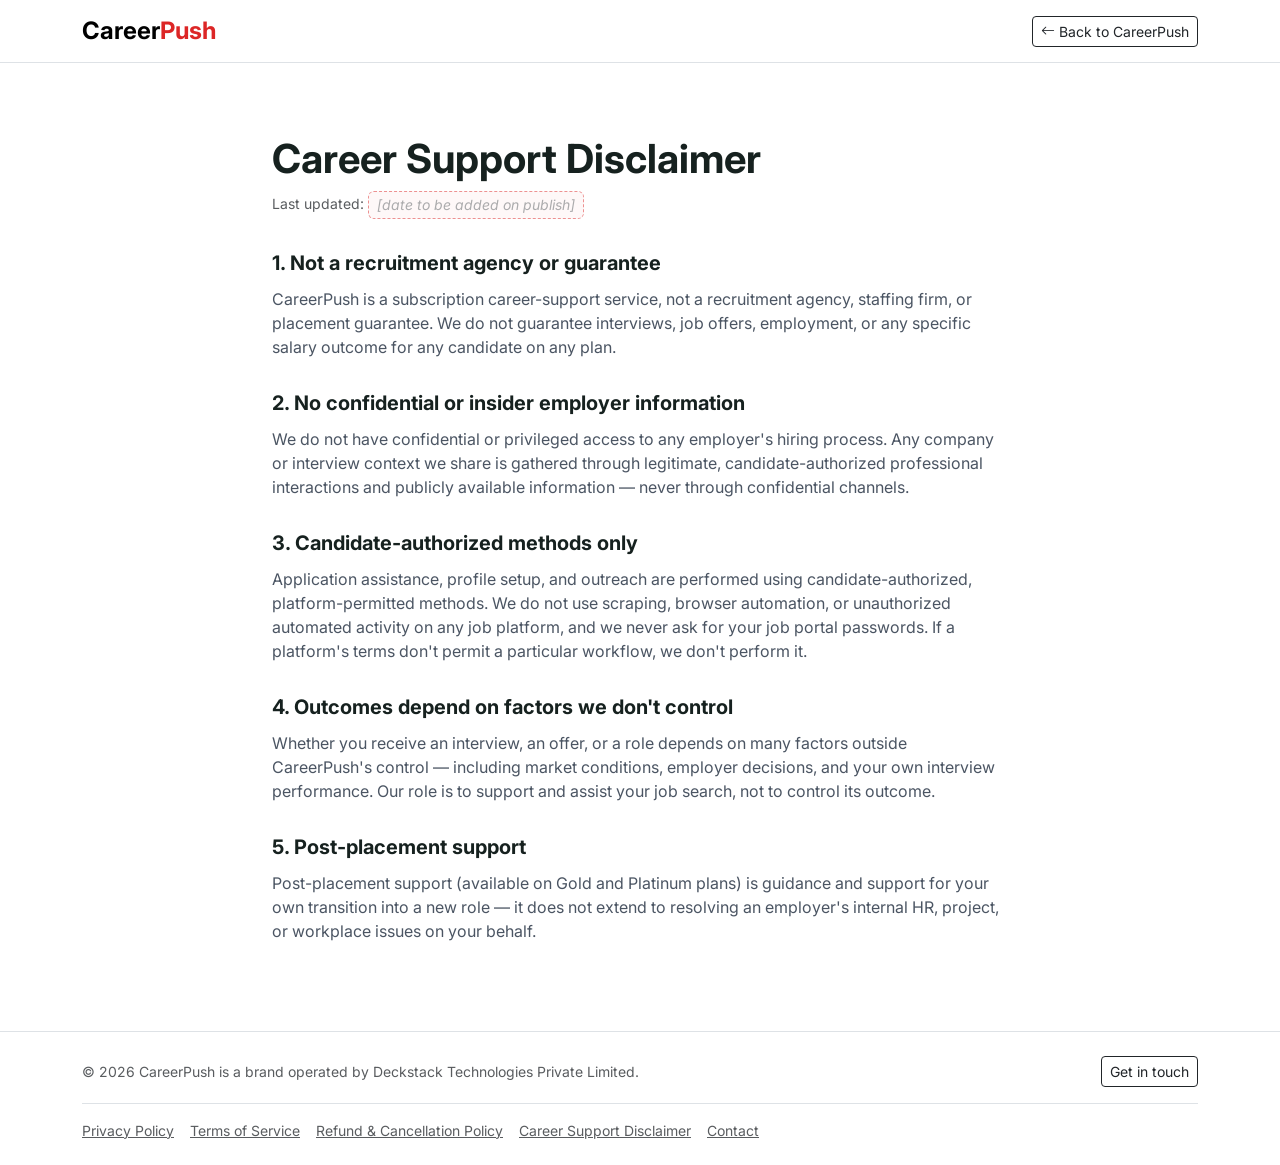
==== career-support-disclaimer.html @ 489b3f77 "Apply compliance rules: red/white brand, legal pages, consent checkbox - Switch accent color from te" ====
<!DOCTYPE html>
<html lang="en">
<head>
<meta charset="UTF-8">
<meta name="viewport" content="width=device-width, initial-scale=1.0">
<title>Career Support Disclaimer — CareerPush</title>
<link href="https://cdn.jsdelivr.net/npm/bootstrap@5.3.3/dist/css/bootstrap.min.css" rel="stylesheet">
<link rel="stylesheet" href="https://cdn.jsdelivr.net/npm/bootstrap-icons@1.11.3/font/bootstrap-icons.css">
<link rel="preconnect" href="https://fonts.googleapis.com">
<link href="https://fonts.googleapis.com/css2?family=Inter:wght@400;500;600;700;800&display=swap" rel="stylesheet">
<link rel="stylesheet" href="css/style.css">
</head>
<body>

<nav class="navbar navbar-light bg-white sticky-top border-bottom">
  <div class="container">
    <a class="navbar-brand fw-bold fs-4" href="index.html">Career<span class="text-accent">Push</span></a>
    <a href="index.html" class="btn btn-outline-dark btn-sm"><i class="bi bi-arrow-left"></i> Back to CareerPush</a>
  </div>
</nav>

<section class="py-5">
  <div class="container py-lg-4">
    <div class="row justify-content-center">
      <div class="col-lg-8 legal-content">
        <h1 class="fw-bold mb-2">Career Support Disclaimer</h1>
        <p class="text-muted small mb-4">Last updated: <span class="placeholder">[date to be added on publish]</span></p>

        <h2>1. Not a recruitment agency or guarantee</h2>
        <p>CareerPush is a subscription career-support service, not a recruitment agency, staffing firm, or placement guarantee. We do not guarantee interviews, job offers, employment, or any specific salary outcome for any candidate on any plan.</p>

        <h2>2. No confidential or insider employer information</h2>
        <p>We do not have confidential or privileged access to any employer's hiring process. Any company or interview context we share is gathered through legitimate, candidate-authorized professional interactions and publicly available information — never through confidential channels.</p>

        <h2>3. Candidate-authorized methods only</h2>
        <p>Application assistance, profile setup, and outreach are performed using candidate-authorized, platform-permitted methods. We do not use scraping, browser automation, or unauthorized automated activity on any job platform, and we never ask for your job portal passwords. If a platform's terms don't permit a particular workflow, we don't perform it.</p>

        <h2>4. Outcomes depend on factors we don't control</h2>
        <p>Whether you receive an interview, an offer, or a role depends on many factors outside CareerPush's control — including market conditions, employer decisions, and your own interview performance. Our role is to support and assist your job search, not to control its outcome.</p>

        <h2>5. Post-placement support</h2>
        <p>Post-placement support (available on Gold and Platinum plans) is guidance and support for your own transition into a new role — it does not extend to resolving an employer's internal HR, project, or workplace issues on your behalf.</p>
      </div>
    </div>
  </div>
</section>

<footer class="py-4 border-top">
  <div class="container">
    <div class="d-flex flex-column flex-md-row justify-content-between align-items-center gap-3">
      <p class="mb-0 text-muted small">&copy; <span id="year"></span> CareerPush is a brand operated by Deckstack Technologies Private Limited.</p>
      <a href="index.html#signup" class="btn btn-outline-dark btn-sm">Get in touch</a>
    </div>
    <div class="d-flex flex-wrap gap-3 justify-content-center justify-content-md-start mt-3 pt-3 border-top">
      <a href="privacy-policy.html" class="text-muted small">Privacy Policy</a>
      <a href="terms-of-service.html" class="text-muted small">Terms of Service</a>
      <a href="refund-cancellation-policy.html" class="text-muted small">Refund &amp; Cancellation Policy</a>
      <a href="career-support-disclaimer.html" class="text-muted small">Career Support Disclaimer</a>
      <a href="contact.html" class="text-muted small">Contact</a>
    </div>
  </div>
</footer>

<script src="https://cdn.jsdelivr.net/npm/bootstrap@5.3.3/dist/js/bootstrap.bundle.min.js"></script>
<script>document.getElementById("year").textContent = new Date().getFullYear();</script>
</body>
</html>
---- css/style.css ----
:root {
  --accent: #dc2626;
  --accent-dark: #b91c1c;
  --accent-soft: #fef2f2;
  --ink: #16211f;
}

body {
  font-family: 'Inter', -apple-system, BlinkMacSystemFont, "Segoe UI", sans-serif;
  color: var(--ink);
}

.text-accent { color: var(--accent) !important; }

.btn-accent {
  background-color: var(--accent);
  border-color: var(--accent);
  color: #fff;
}
.btn-accent:hover,
.btn-accent:focus {
  background-color: var(--accent-dark);
  border-color: var(--accent-dark);
  color: #fff;
}

.badge-soft {
  background-color: var(--accent-soft);
  color: var(--accent-dark);
  font-weight: 600;
  padding: 0.5rem 0.9rem;
  border-radius: 999px;
  display: inline-block;
}

.bg-accent-soft {
  background-color: var(--accent-soft);
}

/* Hero */
.hero {
  background: linear-gradient(180deg, #f8fafc 0%, #ffffff 100%);
}

.hero-card {
  background: #ffffff;
  border: 1px solid #e5e7eb;
  border-radius: 16px;
  box-shadow: 0 20px 40px -20px rgba(220, 38, 38, 0.25);
}

/* Cards */
.problem-card,
.step-card {
  background: #ffffff;
  border: 1px solid #e5e7eb;
  border-radius: 14px;
  transition: transform 0.15s ease, box-shadow 0.15s ease;
}
.problem-card:hover,
.step-card:hover {
  transform: translateY(-4px);
  box-shadow: 0 16px 30px -18px rgba(15, 23, 42, 0.25);
}

.step-num {
  width: 36px;
  height: 36px;
  border-radius: 50%;
  background-color: var(--accent-soft);
  color: var(--accent-dark);
  font-weight: 700;
  display: flex;
  align-items: center;
  justify-content: center;
}

.note-card {
  background: #fffbeb;
  border: 1px solid #fde68a;
  border-radius: 14px;
}

.signup-card {
  background: #ffffff;
  border: 1px solid #e5e7eb;
  border-radius: 16px;
  box-shadow: 0 20px 40px -24px rgba(15, 23, 42, 0.25);
}

/* Pricing */
.pricing-card {
  background: #ffffff;
  border: 1px solid #e5e7eb;
  border-radius: 16px;
  transition: transform 0.15s ease, box-shadow 0.15s ease;
}
.pricing-card:hover {
  transform: translateY(-4px);
  box-shadow: 0 16px 30px -18px rgba(15, 23, 42, 0.25);
}
.pricing-card-featured {
  border: 2px solid var(--accent);
  box-shadow: 0 20px 40px -20px rgba(220, 38, 38, 0.35);
}
.pricing-card ul li i {
  color: var(--accent);
}
.badge-accent {
  background-color: var(--accent);
  color: #fff;
  font-weight: 600;
  padding: 0.35rem 0.8rem;
  border-radius: 999px;
  font-size: 0.8rem;
  display: inline-block;
}

.navbar-brand span.text-accent {
  color: var(--accent);
}

.accordion-button:not(.collapsed) {
  color: var(--accent-dark);
  background-color: var(--accent-soft);
}
.accordion-button:focus {
  box-shadow: 0 0 0 0.2rem rgba(220, 38, 38, 0.2);
}

.legal-content h2 {
  font-size: 1.25rem;
  font-weight: 700;
  margin-top: 2rem;
  margin-bottom: 0.75rem;
}
.legal-content h2:first-child {
  margin-top: 0;
}
.legal-content p,
.legal-content li {
  color: #4b5563;
}
.legal-content .placeholder {
  background-color: #fef2f2;
  border: 1px dashed #dc2626;
  border-radius: 6px;
  padding: 0.15rem 0.5rem;
  font-style: italic;
}
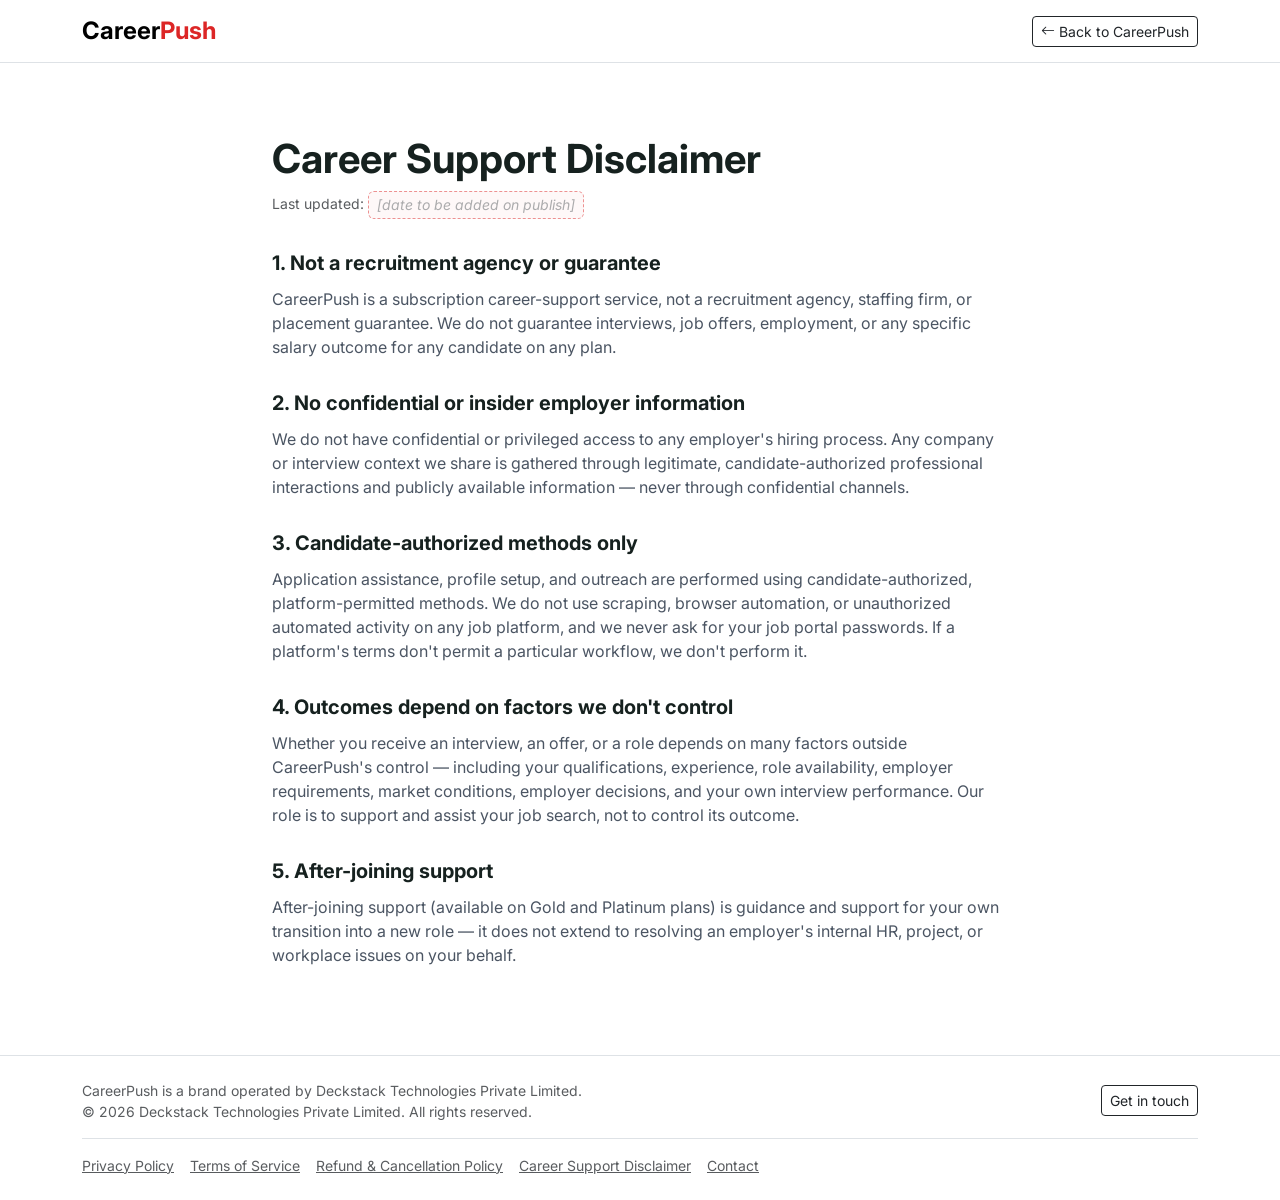
==== commit ef6bddff: "Tighten copy for platform ToS and consumer-protection risk - Reframe application copy away from an u" ====
--- a/career-support-disclaimer.html
+++ b/career-support-disclaimer.html
@@ -36,10 +36,10 @@
         <p>Application assistance, profile setup, and outreach are performed using candidate-authorized, platform-permitted methods. We do not use scraping, browser automation, or unauthorized automated activity on any job platform, and we never ask for your job portal passwords. If a platform's terms don't permit a particular workflow, we don't perform it.</p>
 
         <h2>4. Outcomes depend on factors we don't control</h2>
-        <p>Whether you receive an interview, an offer, or a role depends on many factors outside CareerPush's control — including market conditions, employer decisions, and your own interview performance. Our role is to support and assist your job search, not to control its outcome.</p>
+        <p>Whether you receive an interview, an offer, or a role depends on many factors outside CareerPush's control — including your qualifications, experience, role availability, employer requirements, market conditions, employer decisions, and your own interview performance. Our role is to support and assist your job search, not to control its outcome.</p>
 
-        <h2>5. Post-placement support</h2>
-        <p>Post-placement support (available on Gold and Platinum plans) is guidance and support for your own transition into a new role — it does not extend to resolving an employer's internal HR, project, or workplace issues on your behalf.</p>
+        <h2>5. After-joining support</h2>
+        <p>After-joining support (available on Gold and Platinum plans) is guidance and support for your own transition into a new role — it does not extend to resolving an employer's internal HR, project, or workplace issues on your behalf.</p>
       </div>
     </div>
   </div>
@@ -48,7 +48,7 @@
 <footer class="py-4 border-top">
   <div class="container">
     <div class="d-flex flex-column flex-md-row justify-content-between align-items-center gap-3">
-      <p class="mb-0 text-muted small">&copy; <span id="year"></span> CareerPush is a brand operated by Deckstack Technologies Private Limited.</p>
+      <p class="mb-0 text-muted small">CareerPush is a brand operated by Deckstack Technologies Private Limited.<br>&copy; <span id="year"></span> Deckstack Technologies Private Limited. All rights reserved.</p>
       <a href="index.html#signup" class="btn btn-outline-dark btn-sm">Get in touch</a>
     </div>
     <div class="d-flex flex-wrap gap-3 justify-content-center justify-content-md-start mt-3 pt-3 border-top">
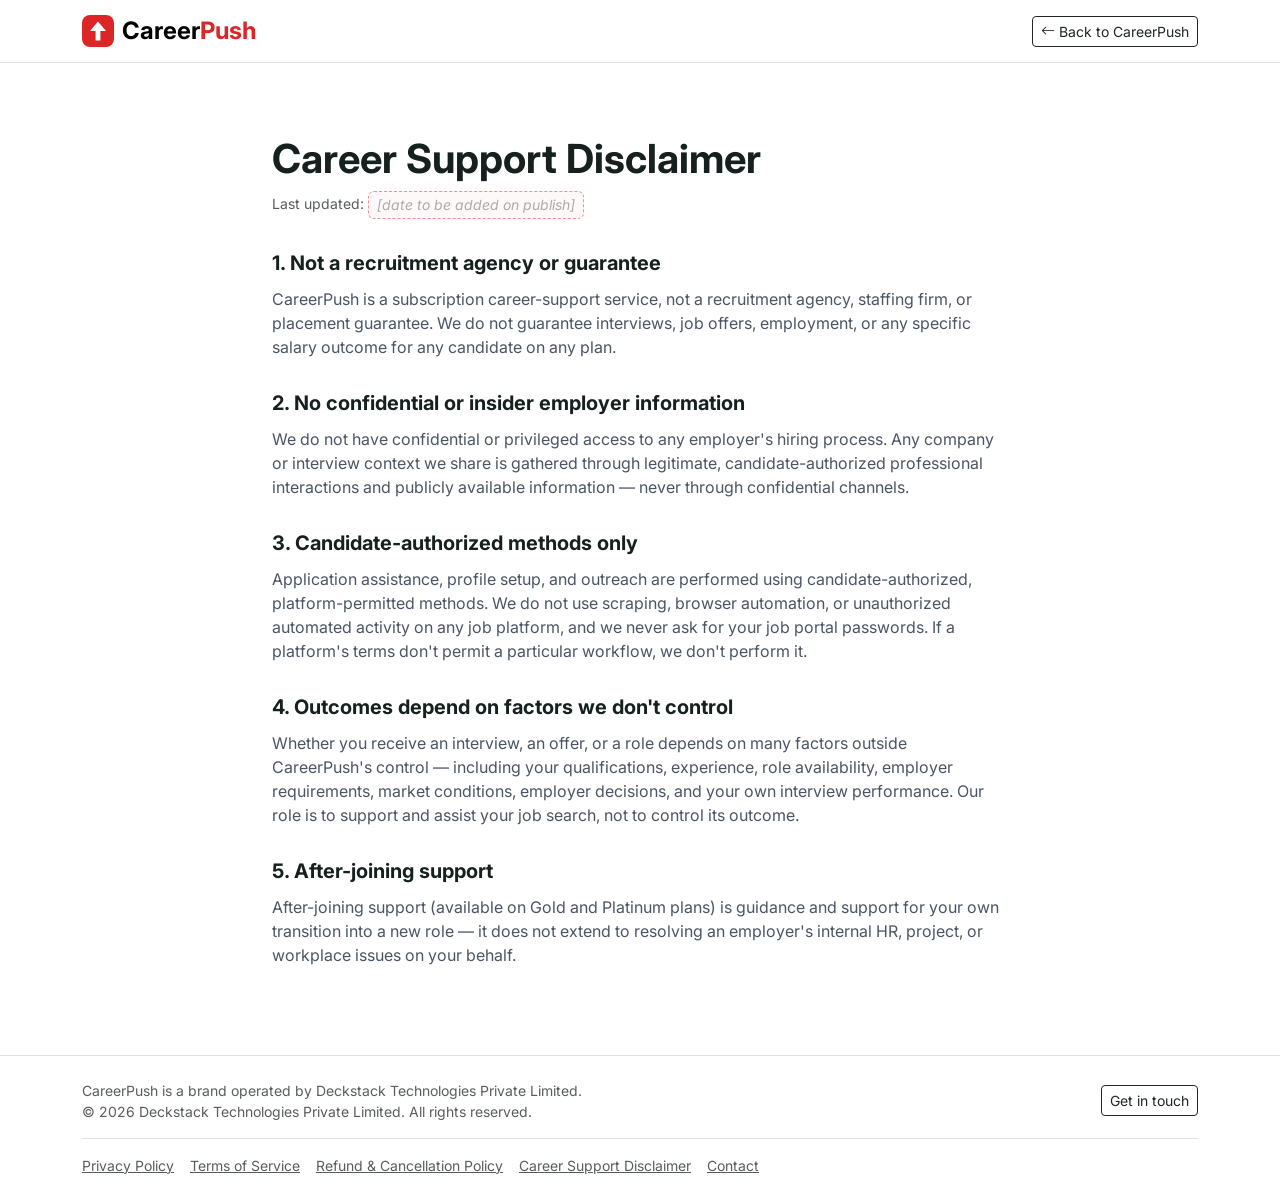
==== commit ba87e3f7: "Add red CareerPush logo mark Simple red rounded-square badge with a white upward arrow (img/logo.svg" ====
--- a/career-support-disclaimer.html
+++ b/career-support-disclaimer.html
@@ -8,13 +8,14 @@
 <link rel="stylesheet" href="https://cdn.jsdelivr.net/npm/bootstrap-icons@1.11.3/font/bootstrap-icons.css">
 <link rel="preconnect" href="https://fonts.googleapis.com">
 <link href="https://fonts.googleapis.com/css2?family=Inter:wght@400;500;600;700;800&display=swap" rel="stylesheet">
+<link rel="icon" type="image/svg+xml" href="img/logo.svg">
 <link rel="stylesheet" href="css/style.css">
 </head>
 <body>
 
 <nav class="navbar navbar-light bg-white sticky-top border-bottom">
   <div class="container">
-    <a class="navbar-brand fw-bold fs-4" href="index.html">Career<span class="text-accent">Push</span></a>
+    <a class="navbar-brand fw-bold fs-4 d-flex align-items-center gap-2" href="index.html"><img src="img/logo.svg" alt="CareerPush logo" width="32" height="32"><span>Career<span class="text-accent">Push</span></span></a>
     <a href="index.html" class="btn btn-outline-dark btn-sm"><i class="bi bi-arrow-left"></i> Back to CareerPush</a>
   </div>
 </nav>
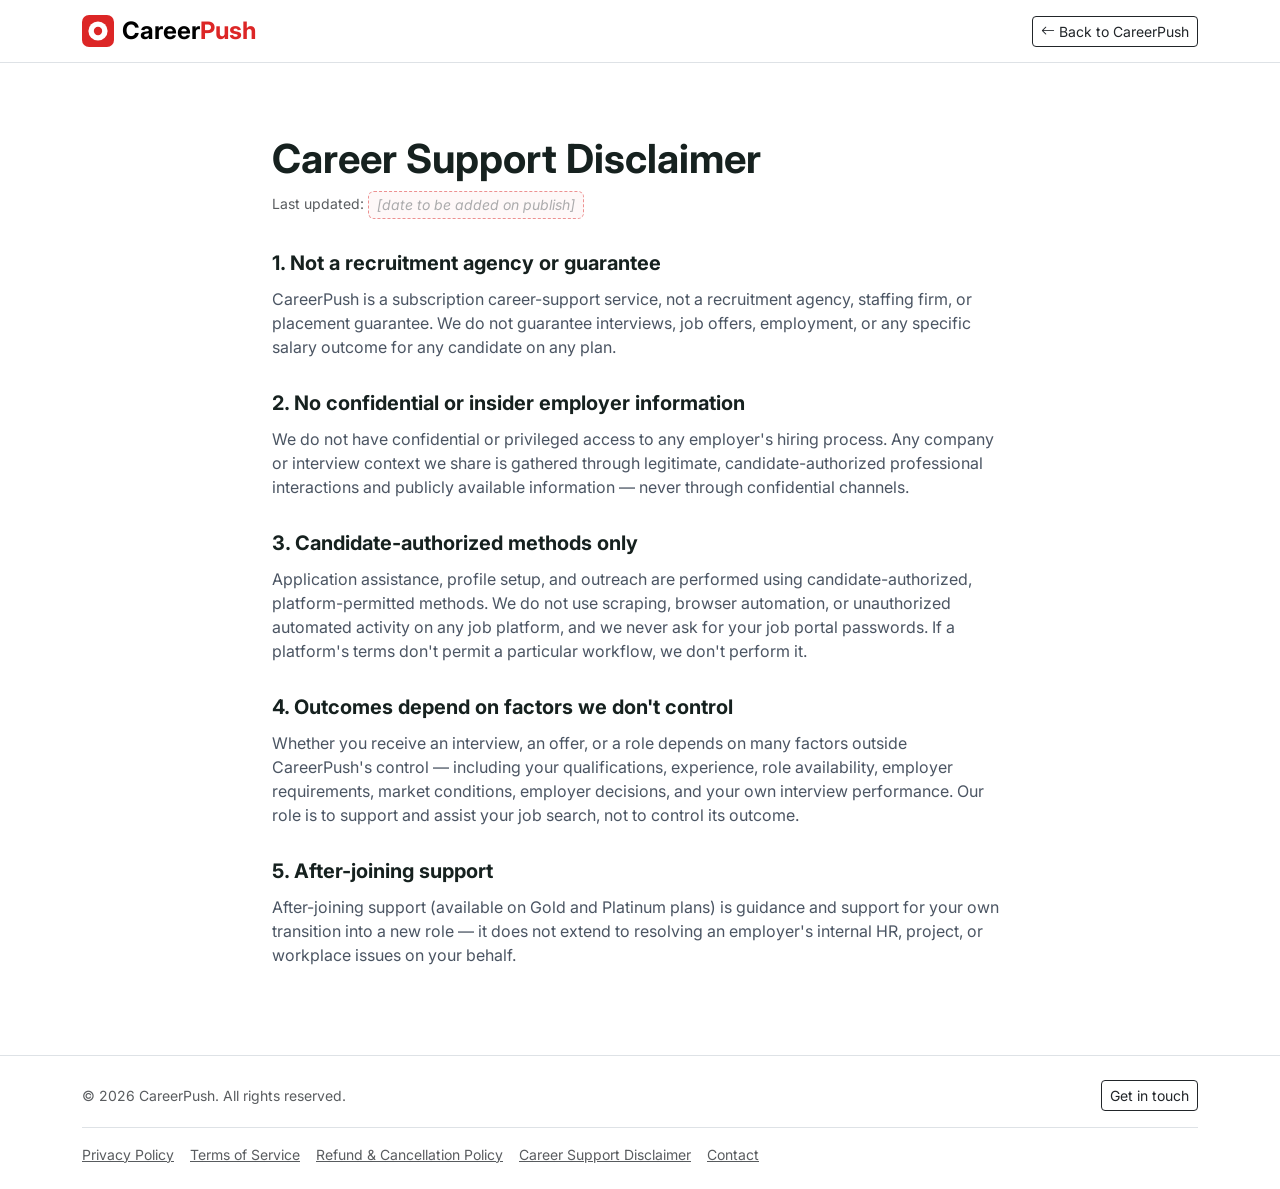
==== commit c1d36266: "Remove Deckstack Technologies entity mentions from site Footers now read "© 2026 CareerPush. All rig" ====
--- a/career-support-disclaimer.html
+++ b/career-support-disclaimer.html
@@ -49,7 +49,7 @@
 <footer class="py-4 border-top">
   <div class="container">
     <div class="d-flex flex-column flex-md-row justify-content-between align-items-center gap-3">
-      <p class="mb-0 text-muted small">CareerPush is a brand operated by Deckstack Technologies Private Limited.<br>&copy; <span id="year"></span> Deckstack Technologies Private Limited. All rights reserved.</p>
+      <p class="mb-0 text-muted small">&copy; <span id="year"></span> CareerPush. All rights reserved.</p>
       <a href="index.html#signup" class="btn btn-outline-dark btn-sm">Get in touch</a>
     </div>
     <div class="d-flex flex-wrap gap-3 justify-content-center justify-content-md-start mt-3 pt-3 border-top">
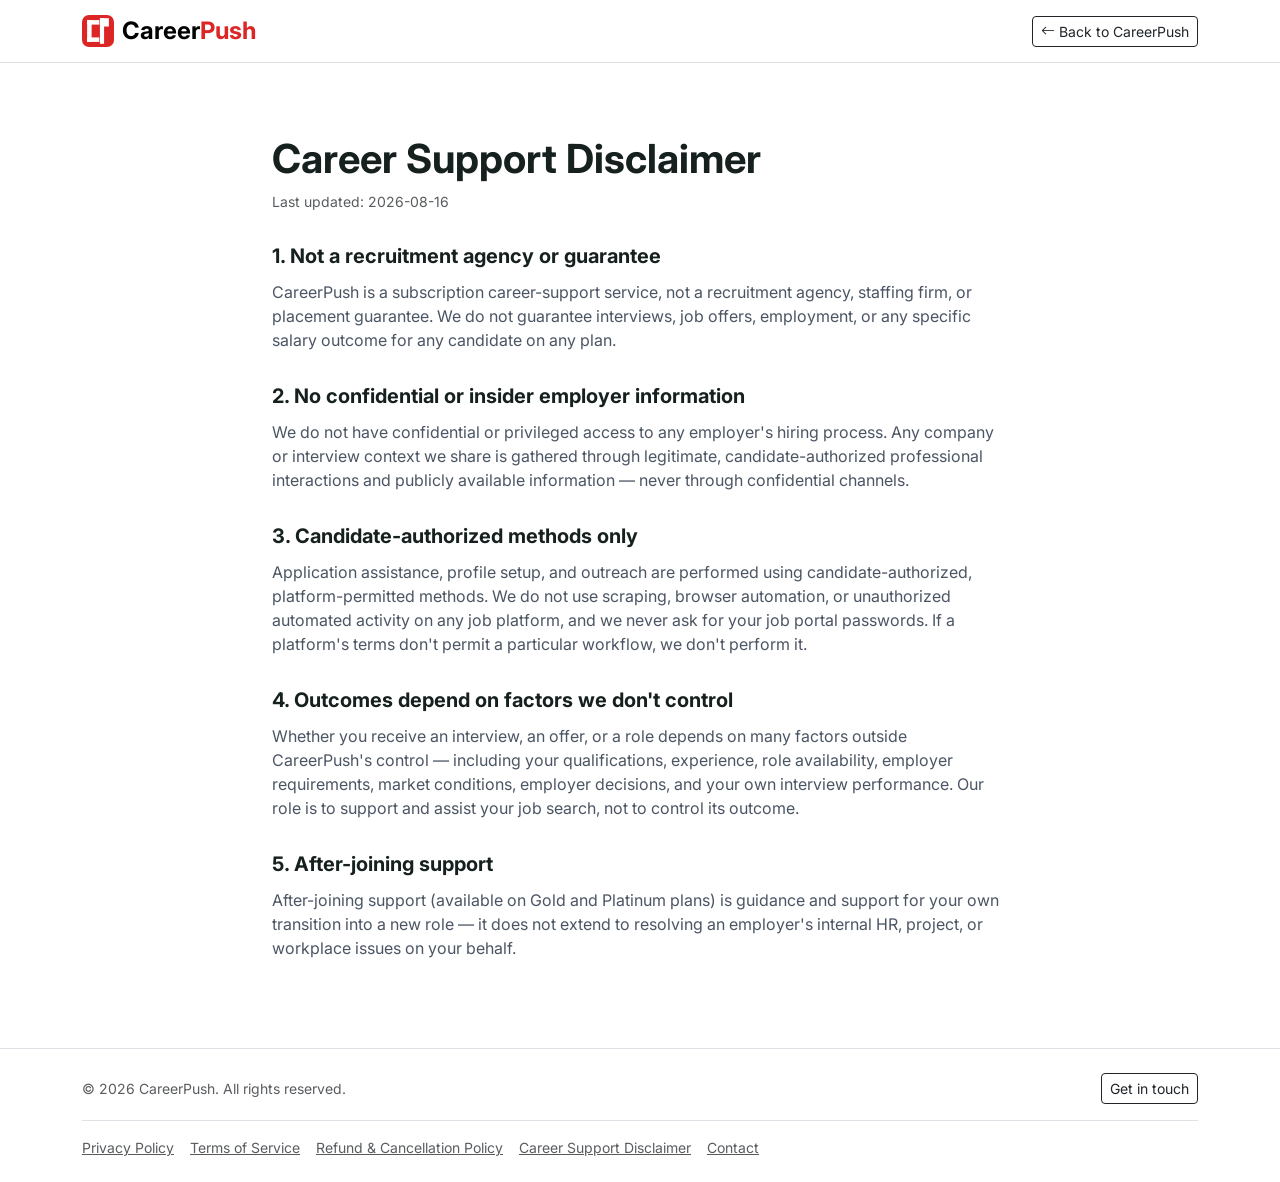
==== commit 4de30a99: "Pre-launch cleanup: dates, stale TODO, social preview tags - Fill in "last updated" dates on the fou" ====
--- a/career-support-disclaimer.html
+++ b/career-support-disclaimer.html
@@ -25,7 +25,7 @@
     <div class="row justify-content-center">
       <div class="col-lg-8 legal-content">
         <h1 class="fw-bold mb-2">Career Support Disclaimer</h1>
-        <p class="text-muted small mb-4">Last updated: <span class="placeholder">[date to be added on publish]</span></p>
+        <p class="text-muted small mb-4">Last updated: 2026-08-16</p>
 
         <h2>1. Not a recruitment agency or guarantee</h2>
         <p>CareerPush is a subscription career-support service, not a recruitment agency, staffing firm, or placement guarantee. We do not guarantee interviews, job offers, employment, or any specific salary outcome for any candidate on any plan.</p>
